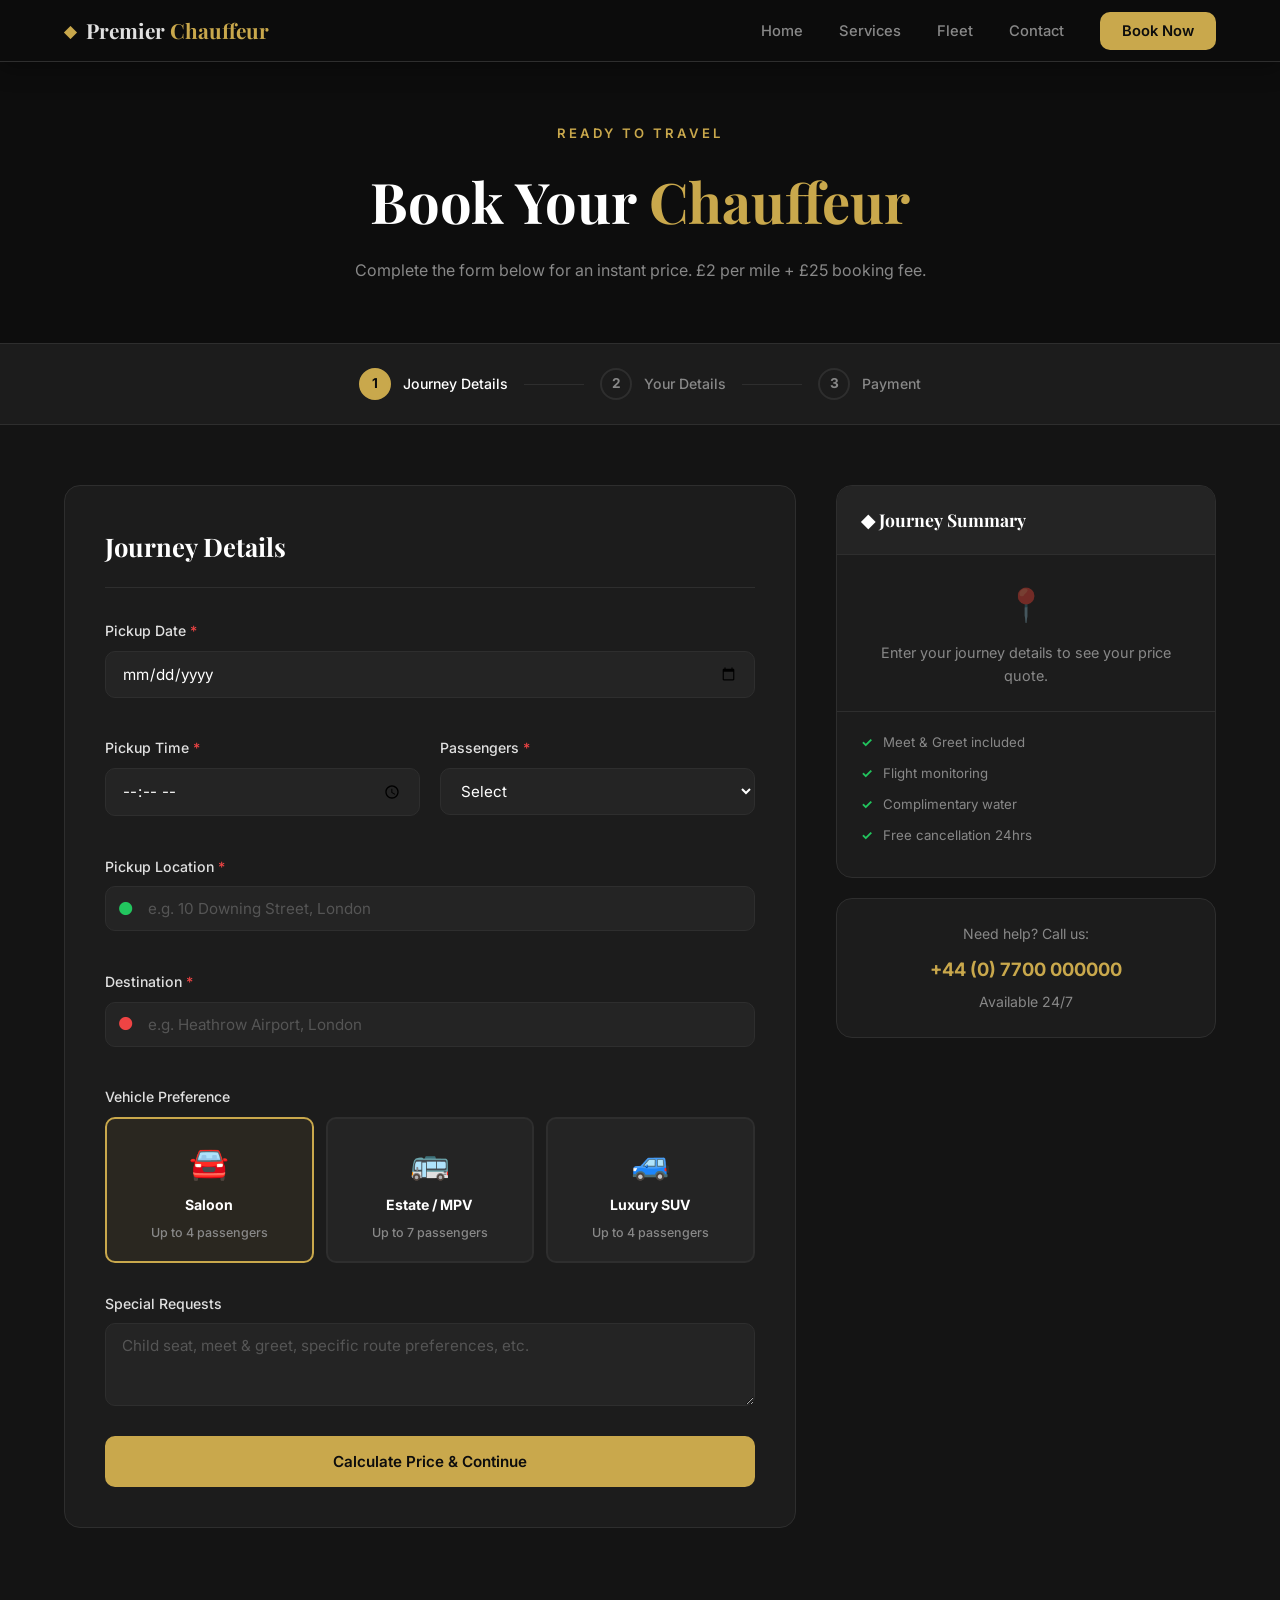
==== booking.html @ fd7d9f57 "Add full chauffeuring website with booking, pricing, and payment - index.html: landing page with her" ====
<!DOCTYPE html>
<html lang="en">
<head>
  <meta charset="UTF-8" />
  <meta name="viewport" content="width=device-width, initial-scale=1.0" />
  <title>Book a Chauffeur | Premier Chauffeur Services</title>
  <link rel="stylesheet" href="styles.css" />
  <link rel="preconnect" href="https://fonts.googleapis.com" />
  <link href="https://fonts.googleapis.com/css2?family=Playfair+Display:wght@400;600;700&family=Inter:wght@300;400;500;600&display=swap" rel="stylesheet" />
</head>
<body class="booking-page">

  <!-- Navigation -->
  <nav class="navbar scrolled">
    <div class="nav-container">
      <a href="index.html" class="logo">
        <span class="logo-icon">&#9670;</span>
        <span class="logo-text">Premier<span class="gold"> Chauffeur</span></span>
      </a>
      <ul class="nav-links">
        <li><a href="index.html">Home</a></li>
        <li><a href="index.html#services">Services</a></li>
        <li><a href="index.html#fleet">Fleet</a></li>
        <li><a href="index.html#contact">Contact</a></li>
        <li><a href="booking.html" class="nav-cta active">Book Now</a></li>
      </ul>
      <button class="hamburger" id="hamburger" aria-label="Menu">
        <span></span><span></span><span></span>
      </button>
    </div>
  </nav>

  <!-- Booking Header -->
  <div class="booking-header">
    <div class="container">
      <p class="section-sub">Ready to Travel</p>
      <h1>Book Your <span class="gold">Chauffeur</span></h1>
      <p class="booking-header-sub">Complete the form below for an instant price. £2 per mile + £25 booking fee.</p>
    </div>
  </div>

  <!-- Steps -->
  <div class="steps-bar">
    <div class="container">
      <div class="steps">
        <div class="step active" id="step-indicator-1">
          <div class="step-circle">1</div>
          <span>Journey Details</span>
        </div>
        <div class="step-line"></div>
        <div class="step" id="step-indicator-2">
          <div class="step-circle">2</div>
          <span>Your Details</span>
        </div>
        <div class="step-line"></div>
        <div class="step" id="step-indicator-3">
          <div class="step-circle">3</div>
          <span>Payment</span>
        </div>
      </div>
    </div>
  </div>

  <!-- Main Booking Area -->
  <section class="booking-section">
    <div class="container">
      <div class="booking-layout">

        <!-- Form -->
        <div class="booking-form-wrap">
          <form id="booking-form" novalidate>

            <!-- Step 1: Journey Details -->
            <div class="form-step" id="form-step-1">
              <h2 class="step-title">Journey Details</h2>

              <div class="form-group">
                <label for="pickup-date">Pickup Date <span class="required">*</span></label>
                <input type="date" id="pickup-date" name="pickup-date" required />
                <span class="field-error" id="error-pickup-date"></span>
              </div>

              <div class="form-row">
                <div class="form-group">
                  <label for="pickup-time">Pickup Time <span class="required">*</span></label>
                  <input type="time" id="pickup-time" name="pickup-time" required />
                  <span class="field-error" id="error-pickup-time"></span>
                </div>
                <div class="form-group">
                  <label for="passengers">Passengers <span class="required">*</span></label>
                  <select id="passengers" name="passengers" required>
                    <option value="">Select</option>
                    <option value="1">1 Passenger</option>
                    <option value="2">2 Passengers</option>
                    <option value="3">3 Passengers</option>
                    <option value="4">4 Passengers</option>
                    <option value="5">5 Passengers</option>
                    <option value="6">6 Passengers</option>
                    <option value="7">7 Passengers</option>
                  </select>
                  <span class="field-error" id="error-passengers"></span>
                </div>
              </div>

              <div class="form-group">
                <label for="pickup-location">Pickup Location <span class="required">*</span></label>
                <div class="input-with-icon">
                  <span class="input-icon green-dot">&#11044;</span>
                  <input type="text" id="pickup-location" name="pickup-location" placeholder="e.g. 10 Downing Street, London" required autocomplete="off" />
                </div>
                <span class="field-error" id="error-pickup-location"></span>
              </div>

              <div class="form-group">
                <label for="destination">Destination <span class="required">*</span></label>
                <div class="input-with-icon">
                  <span class="input-icon red-dot">&#11044;</span>
                  <input type="text" id="destination" name="destination" placeholder="e.g. Heathrow Airport, London" required autocomplete="off" />
                </div>
                <span class="field-error" id="error-destination"></span>
              </div>

              <div class="form-group">
                <label for="vehicle-type">Vehicle Preference</label>
                <div class="vehicle-options">
                  <label class="vehicle-option">
                    <input type="radio" name="vehicle-type" value="saloon" checked />
                    <div class="vehicle-card">
                      <div class="vehicle-emoji">&#128664;</div>
                      <strong>Saloon</strong>
                      <span>Up to 4 passengers</span>
                    </div>
                  </label>
                  <label class="vehicle-option">
                    <input type="radio" name="vehicle-type" value="estate" />
                    <div class="vehicle-card">
                      <div class="vehicle-emoji">&#128652;</div>
                      <strong>Estate / MPV</strong>
                      <span>Up to 7 passengers</span>
                    </div>
                  </label>
                  <label class="vehicle-option">
                    <input type="radio" name="vehicle-type" value="suv" />
                    <div class="vehicle-card">
                      <div class="vehicle-emoji">&#128665;</div>
                      <strong>Luxury SUV</strong>
                      <span>Up to 4 passengers</span>
                    </div>
                  </label>
                </div>
              </div>

              <div class="form-group">
                <label for="special-requests">Special Requests</label>
                <textarea id="special-requests" name="special-requests" rows="3" placeholder="Child seat, meet &amp; greet, specific route preferences, etc."></textarea>
              </div>

              <div class="distance-result" id="distance-result" style="display:none">
                <div class="distance-inner">
                  <span class="distance-label">Estimated Distance</span>
                  <span class="distance-value" id="distance-value">— miles</span>
                </div>
                <div class="distance-note">Distance is calculated as the road route between your pickup and destination.</div>
              </div>

              <button type="button" class="btn btn-primary btn-block" id="step1-next">Calculate Price &amp; Continue</button>
            </div>

            <!-- Step 2: Personal Details -->
            <div class="form-step hidden" id="form-step-2">
              <h2 class="step-title">Your Details</h2>

              <div class="form-row">
                <div class="form-group">
                  <label for="first-name">First Name <span class="required">*</span></label>
                  <input type="text" id="first-name" name="first-name" placeholder="John" required />
                  <span class="field-error" id="error-first-name"></span>
                </div>
                <div class="form-group">
                  <label for="last-name">Last Name <span class="required">*</span></label>
                  <input type="text" id="last-name" name="last-name" placeholder="Smith" required />
                  <span class="field-error" id="error-last-name"></span>
                </div>
              </div>

              <div class="form-group">
                <label for="email">Email Address <span class="required">*</span></label>
                <input type="email" id="email" name="email" placeholder="john.smith@example.com" required />
                <span class="field-error" id="error-email"></span>
              </div>

              <div class="form-group">
                <label for="phone">Phone Number <span class="required">*</span></label>
                <input type="tel" id="phone" name="phone" placeholder="+44 7700 000000" required />
                <span class="field-error" id="error-phone"></span>
              </div>

              <div class="form-group">
                <label for="flight-number">Flight Number <span class="optional">(if applicable)</span></label>
                <input type="text" id="flight-number" name="flight-number" placeholder="e.g. BA0247" />
              </div>

              <div class="form-group checkbox-group">
                <label class="checkbox-label">
                  <input type="checkbox" id="return-journey" name="return-journey" />
                  <span class="checkbox-custom"></span>
                  I need a return journey
                </label>
              </div>

              <div class="return-fields hidden" id="return-fields">
                <div class="form-row">
                  <div class="form-group">
                    <label for="return-date">Return Date</label>
                    <input type="date" id="return-date" name="return-date" />
                  </div>
                  <div class="form-group">
                    <label for="return-time">Return Time</label>
                    <input type="time" id="return-time" name="return-time" />
                  </div>
                </div>
              </div>

              <div class="form-group checkbox-group">
                <label class="checkbox-label">
                  <input type="checkbox" id="terms" name="terms" required />
                  <span class="checkbox-custom"></span>
                  I agree to the <a href="#" class="gold-link">Terms &amp; Conditions</a> and <a href="#" class="gold-link">Privacy Policy</a>
                </label>
                <span class="field-error" id="error-terms"></span>
              </div>

              <div class="form-nav">
                <button type="button" class="btn btn-outline" id="step2-back">&#8592; Back</button>
                <button type="button" class="btn btn-primary" id="step2-next">Continue to Payment &#8594;</button>
              </div>
            </div>

            <!-- Step 3: Payment -->
            <div class="form-step hidden" id="form-step-3">
              <h2 class="step-title">Payment Details</h2>

              <div class="payment-notice">
                <span class="payment-lock">&#128274;</span>
                Secure payment — your card details are encrypted and never stored.
              </div>

              <div class="form-group">
                <label for="card-name">Name on Card <span class="required">*</span></label>
                <input type="text" id="card-name" name="card-name" placeholder="John Smith" required />
                <span class="field-error" id="error-card-name"></span>
              </div>

              <div class="form-group">
                <label for="card-number">Card Number <span class="required">*</span></label>
                <div class="card-input-wrap">
                  <input type="text" id="card-number" name="card-number" placeholder="1234 5678 9012 3456" maxlength="19" required autocomplete="cc-number" />
                  <div class="card-icons">
                    <img src="https://upload.wikimedia.org/wikipedia/commons/thumb/2/2a/Mastercard-logo.svg/72px-Mastercard-logo.svg.png" alt="Mastercard" class="card-icon" />
                    <img src="https://upload.wikimedia.org/wikipedia/commons/thumb/5/5e/Visa_Inc._logo.svg/200px-Visa_Inc._logo.svg.png" alt="Visa" class="card-icon" />
                  </div>
                </div>
                <span class="field-error" id="error-card-number"></span>
              </div>

              <div class="form-row">
                <div class="form-group">
                  <label for="card-expiry">Expiry Date <span class="required">*</span></label>
                  <input type="text" id="card-expiry" name="card-expiry" placeholder="MM / YY" maxlength="7" required autocomplete="cc-exp" />
                  <span class="field-error" id="error-card-expiry"></span>
                </div>
                <div class="form-group">
                  <label for="card-cvv">CVV <span class="required">*</span>
                    <span class="cvv-tooltip" title="3-digit code on the back of your card">&#9432;</span>
                  </label>
                  <input type="text" id="card-cvv" name="card-cvv" placeholder="123" maxlength="4" required autocomplete="cc-csc" />
                  <span class="field-error" id="error-card-cvv"></span>
                </div>
              </div>

              <div class="form-group">
                <label for="billing-postcode">Billing Postcode <span class="required">*</span></label>
                <input type="text" id="billing-postcode" name="billing-postcode" placeholder="SW1A 2AA" required />
                <span class="field-error" id="error-billing-postcode"></span>
              </div>

              <div class="form-nav">
                <button type="button" class="btn btn-outline" id="step3-back">&#8592; Back</button>
                <button type="submit" class="btn btn-primary btn-pay" id="pay-btn">
                  <span class="pay-lock">&#128274;</span>
                  Confirm &amp; Pay <span id="pay-total"></span>
                </button>
              </div>
            </div>

          </form>
        </div>

        <!-- Sidebar: Price Summary -->
        <div class="booking-sidebar">
          <div class="price-summary" id="price-summary">
            <h3 class="summary-title">&#9670; Journey Summary</h3>

            <div class="summary-journey" id="summary-journey">
              <div class="journey-placeholder">
                <span>&#128205;</span>
                <p>Enter your journey details to see your price quote.</p>
              </div>
            </div>

            <div class="price-breakdown" id="price-breakdown" style="display:none">
              <div class="breakdown-row">
                <span>Distance</span>
                <span id="summary-distance">— miles</span>
              </div>
              <div class="breakdown-row">
                <span>Rate</span>
                <span>£2.00 per mile</span>
              </div>
              <div class="breakdown-row">
                <span>Mileage cost</span>
                <span id="summary-mileage">£—</span>
              </div>
              <div class="breakdown-row">
                <span>Booking fee</span>
                <span>£25.00</span>
              </div>
              <div class="breakdown-row return-row hidden" id="return-row">
                <span>Return journey</span>
                <span id="summary-return">£—</span>
              </div>
              <div class="breakdown-total">
                <span>Total</span>
                <span id="summary-total" class="gold">£—</span>
              </div>
            </div>

            <div class="summary-features">
              <div class="summary-feature"><span>&#10003;</span> Meet &amp; Greet included</div>
              <div class="summary-feature"><span>&#10003;</span> Flight monitoring</div>
              <div class="summary-feature"><span>&#10003;</span> Complimentary water</div>
              <div class="summary-feature"><span>&#10003;</span> Free cancellation 24hrs</div>
            </div>
          </div>

          <div class="sidebar-contact">
            <p>Need help? Call us:</p>
            <a href="tel:+447700000000" class="sidebar-phone">+44 (0) 7700 000000</a>
            <p class="sidebar-hours">Available 24/7</p>
          </div>
        </div>

      </div>
    </div>
  </section>

  <!-- Confirmation Modal -->
  <div class="modal-overlay hidden" id="confirmation-modal">
    <div class="modal">
      <div class="modal-icon">&#10003;</div>
      <h2>Booking Confirmed!</h2>
      <p>Thank you for booking with Premier Chauffeur Services. A confirmation has been sent to <strong id="confirm-email"></strong>.</p>
      <div class="modal-ref">
        Booking reference: <strong id="confirm-ref"></strong>
      </div>
      <div class="modal-details" id="modal-details"></div>
      <p class="modal-note">Your chauffeur will contact you 24 hours before your journey. If you have any questions, please call us on <strong>+44 (0) 7700 000000</strong>.</p>
      <a href="index.html" class="btn btn-primary">Return to Home</a>
    </div>
  </div>

  <script src="booking.js"></script>
  <script>
    document.getElementById('hamburger').addEventListener('click', () => {
      document.querySelector('.nav-links').classList.toggle('open');
    });
    document.getElementById('return-journey').addEventListener('change', function () {
      document.getElementById('return-fields').classList.toggle('hidden', !this.checked);
      updatePrice();
    });
  </script>
</body>
</html>
---- styles.css ----
/* ─── Reset & Base ─────────────────────────────────────────────────────────── */
*, *::before, *::after { box-sizing: border-box; margin: 0; padding: 0; }

:root {
  --gold:        #C9A84C;
  --gold-light:  #E8C97A;
  --dark:        #0D0D0D;
  --dark-2:      #141414;
  --dark-3:      #1C1C1C;
  --dark-4:      #242424;
  --border:      #2E2E2E;
  --text:        #E0E0E0;
  --text-muted:  #888888;
  --white:       #FFFFFF;
  --green:       #22C55E;
  --red:         #EF4444;
  --radius:      10px;
  --radius-lg:   16px;
  --shadow:      0 4px 24px rgba(0,0,0,0.4);
  --transition:  0.25s ease;
}

html { scroll-behavior: smooth; }

body {
  font-family: 'Inter', sans-serif;
  background: var(--dark);
  color: var(--text);
  line-height: 1.6;
  font-size: 16px;
}

a { color: inherit; text-decoration: none; }
img { display: block; max-width: 100%; }

.container {
  max-width: 1200px;
  margin: 0 auto;
  padding: 0 24px;
}

.gold { color: var(--gold); }
.gold-link { color: var(--gold); text-decoration: underline; }
.required { color: var(--red); }
.optional { color: var(--text-muted); font-size: 0.8em; font-weight: 400; }

/* ─── Buttons ──────────────────────────────────────────────────────────────── */
.btn {
  display: inline-flex;
  align-items: center;
  justify-content: center;
  gap: 8px;
  padding: 14px 32px;
  border-radius: var(--radius);
  font-family: 'Inter', sans-serif;
  font-size: 0.95rem;
  font-weight: 600;
  cursor: pointer;
  border: 2px solid transparent;
  transition: all var(--transition);
  white-space: nowrap;
}
.btn-primary {
  background: var(--gold);
  color: var(--dark);
  border-color: var(--gold);
}
.btn-primary:hover {
  background: var(--gold-light);
  border-color: var(--gold-light);
  transform: translateY(-1px);
  box-shadow: 0 6px 20px rgba(201,168,76,0.35);
}
.btn-outline {
  background: transparent;
  color: var(--text);
  border-color: var(--border);
}
.btn-outline:hover {
  border-color: var(--gold);
  color: var(--gold);
}
.btn-sm  { padding: 10px 22px; font-size: 0.88rem; }
.btn-lg  { padding: 18px 44px; font-size: 1.05rem; }
.btn-block { width: 100%; }
.btn:disabled { opacity: 0.6; cursor: not-allowed; transform: none; }

/* ─── Navbar ───────────────────────────────────────────────────────────────── */
.navbar {
  position: fixed;
  top: 0; left: 0; right: 0;
  z-index: 1000;
  padding: 20px 0;
  transition: all var(--transition);
}
.navbar.scrolled {
  background: rgba(13,13,13,0.97);
  backdrop-filter: blur(12px);
  padding: 14px 0;
  border-bottom: 1px solid var(--border);
  box-shadow: var(--shadow);
}
.nav-container {
  max-width: 1200px;
  margin: 0 auto;
  padding: 0 24px;
  display: flex;
  align-items: center;
  justify-content: space-between;
}
.logo {
  display: flex;
  align-items: center;
  gap: 10px;
  font-family: 'Playfair Display', serif;
  font-size: 1.3rem;
  font-weight: 700;
}
.logo-icon { color: var(--gold); font-size: 1rem; }

.nav-links {
  display: flex;
  list-style: none;
  gap: 36px;
  align-items: center;
}
.nav-links a {
  font-size: 0.92rem;
  font-weight: 500;
  color: var(--text-muted);
  transition: color var(--transition);
}
.nav-links a:hover, .nav-links a.active { color: var(--white); }
.nav-cta {
  background: var(--gold) !important;
  color: var(--dark) !important;
  padding: 10px 22px;
  border-radius: var(--radius);
  font-weight: 600 !important;
}
.nav-cta:hover { background: var(--gold-light) !important; }

.hamburger {
  display: none;
  flex-direction: column;
  gap: 5px;
  background: none;
  border: none;
  cursor: pointer;
  padding: 4px;
}
.hamburger span {
  display: block;
  width: 24px; height: 2px;
  background: var(--text);
  border-radius: 2px;
  transition: var(--transition);
}

/* ─── Hero ─────────────────────────────────────────────────────────────────── */
.hero {
  position: relative;
  min-height: 100vh;
  display: flex;
  align-items: center;
  background: linear-gradient(135deg, #0a0a0a 0%, #1a1408 50%, #0a0a0a 100%);
  overflow: hidden;
}
.hero::before {
  content: '';
  position: absolute;
  inset: 0;
  background:
    radial-gradient(ellipse 80% 60% at 50% 80%, rgba(201,168,76,0.08) 0%, transparent 70%),
    radial-gradient(ellipse 40% 40% at 80% 20%, rgba(201,168,76,0.05) 0%, transparent 60%);
}
.hero-overlay {
  position: absolute;
  inset: 0;
  background: url("data:image/svg+xml,%3Csvg width='60' height='60' viewBox='0 0 60 60' xmlns='http://www.w3.org/2000/svg'%3E%3Cg fill='none' fill-rule='evenodd'%3E%3Cg fill='%23C9A84C' fill-opacity='0.03'%3E%3Cpath d='M36 34v-4h-2v4h-4v2h4v4h2v-4h4v-2h-4zm0-30V0h-2v4h-4v2h4v4h2V6h4V4h-4zM6 34v-4H4v4H0v2h4v4h2v-4h4v-2H6zM6 4V0H4v4H0v2h4v4h2V6h4V4H6z'/%3E%3C/g%3E%3C/g%3E%3C/svg%3E");
}
.hero-content {
  position: relative;
  max-width: 1200px;
  margin: 0 auto;
  padding: 120px 24px 80px;
  max-width: 700px;
  margin-left: auto;
  margin-right: auto;
  text-align: center;
}
.hero-tagline {
  display: inline-block;
  color: var(--gold);
  font-size: 0.85rem;
  font-weight: 600;
  letter-spacing: 3px;
  text-transform: uppercase;
  margin-bottom: 20px;
}
.hero-title {
  font-family: 'Playfair Display', serif;
  font-size: clamp(2.5rem, 6vw, 4.5rem);
  font-weight: 700;
  line-height: 1.1;
  color: var(--white);
  margin-bottom: 24px;
}
.hero-subtitle {
  font-size: 1.15rem;
  color: var(--text-muted);
  max-width: 520px;
  margin: 0 auto 40px;
}
.hero-buttons { display: flex; gap: 16px; justify-content: center; flex-wrap: wrap; margin-bottom: 60px; }
.hero-stats {
  display: flex;
  align-items: center;
  justify-content: center;
  gap: 32px;
  flex-wrap: wrap;
}
.stat { text-align: center; }
.stat-number { display: block; font-family: 'Playfair Display', serif; font-size: 2rem; color: var(--gold); font-weight: 700; }
.stat-label { display: block; font-size: 0.8rem; color: var(--text-muted); text-transform: uppercase; letter-spacing: 1px; }
.stat-divider { width: 1px; height: 50px; background: var(--border); }

/* ─── Price Banner ─────────────────────────────────────────────────────────── */
.price-banner {
  background: var(--dark-3);
  border-top: 1px solid var(--border);
  border-bottom: 1px solid var(--border);
  padding: 28px 24px;
}
.price-banner-inner {
  max-width: 1200px;
  margin: 0 auto;
  display: flex;
  align-items: center;
  justify-content: center;
  gap: 32px;
  flex-wrap: wrap;
}
.price-label { color: var(--text-muted); font-size: 0.9rem; }
.price-items { display: flex; align-items: center; gap: 20px; }
.price-item { text-align: center; }
.price-value { display: block; font-family: 'Playfair Display', serif; font-size: 2rem; color: var(--gold); font-weight: 700; }
.price-desc { font-size: 0.8rem; color: var(--text-muted); text-transform: uppercase; letter-spacing: 1px; }
.price-plus { color: var(--text-muted); font-size: 1.5rem; }

/* ─── Section Common ───────────────────────────────────────────────────────── */
.section-header { text-align: center; margin-bottom: 56px; }
.section-sub {
  display: inline-block;
  color: var(--gold);
  font-size: 0.82rem;
  font-weight: 600;
  letter-spacing: 3px;
  text-transform: uppercase;
  margin-bottom: 12px;
}
.section-title {
  font-family: 'Playfair Display', serif;
  font-size: clamp(1.8rem, 4vw, 2.8rem);
  font-weight: 700;
  color: var(--white);
}

/* ─── Services ─────────────────────────────────────────────────────────────── */
.services { padding: 100px 0; }
.services-grid {
  display: grid;
  grid-template-columns: repeat(auto-fit, minmax(300px, 1fr));
  gap: 24px;
}
.service-card {
  background: var(--dark-3);
  border: 1px solid var(--border);
  border-radius: var(--radius-lg);
  padding: 40px 32px;
  transition: all var(--transition);
}
.service-card:hover {
  border-color: var(--gold);
  transform: translateY(-4px);
  box-shadow: 0 12px 40px rgba(201,168,76,0.12);
}
.service-icon { font-size: 2.5rem; margin-bottom: 20px; }
.service-card h3 { font-family: 'Playfair Display', serif; font-size: 1.3rem; color: var(--white); margin-bottom: 12px; }
.service-card p { color: var(--text-muted); font-size: 0.95rem; line-height: 1.7; }

/* ─── Fleet ────────────────────────────────────────────────────────────────── */
.fleet { padding: 100px 0; background: var(--dark-2); }
.fleet-grid { display: grid; grid-template-columns: repeat(auto-fit, minmax(340px, 1fr)); gap: 28px; }
.fleet-card {
  background: var(--dark-3);
  border: 1px solid var(--border);
  border-radius: var(--radius-lg);
  overflow: hidden;
  transition: all var(--transition);
}
.fleet-card:hover { border-color: var(--gold); transform: translateY(-4px); box-shadow: 0 12px 40px rgba(201,168,76,0.1); }
.fleet-image {
  height: 200px;
  background: linear-gradient(135deg, #1a1a1a, #2a2a2a);
  position: relative;
  display: flex;
  align-items: center;
  justify-content: center;
  font-size: 5rem;
}
.fleet-mercedes::after { content: '🚘'; }
.fleet-vclass::after   { content: '🚐'; }
.fleet-range::after    { content: '🚙'; }
.fleet-info { padding: 28px; }
.fleet-info h3 { font-family: 'Playfair Display', serif; color: var(--white); font-size: 1.2rem; margin-bottom: 10px; }
.fleet-info p  { color: var(--text-muted); font-size: 0.9rem; margin-bottom: 16px; line-height: 1.6; }
.fleet-features { display: flex; gap: 10px; flex-wrap: wrap; }
.fleet-features span {
  background: var(--dark-4);
  border: 1px solid var(--border);
  padding: 5px 12px;
  border-radius: 20px;
  font-size: 0.78rem;
  color: var(--text-muted);
}

/* ─── Why Us ───────────────────────────────────────────────────────────────── */
.why-us { padding: 100px 0; }
.why-grid { display: grid; grid-template-columns: 1fr 1fr; gap: 80px; align-items: center; }
.why-desc { color: var(--text-muted); margin-bottom: 36px; line-height: 1.8; }
.why-list { list-style: none; margin-bottom: 40px; display: flex; flex-direction: column; gap: 24px; }
.why-list li { display: flex; gap: 16px; align-items: flex-start; }
.why-check {
  min-width: 28px; height: 28px;
  background: rgba(201,168,76,0.15);
  color: var(--gold);
  border-radius: 50%;
  display: flex; align-items: center; justify-content: center;
  font-size: 0.8rem;
  font-weight: 700;
  flex-shrink: 0;
  margin-top: 2px;
}
.why-list strong { display: block; color: var(--white); margin-bottom: 4px; }
.why-list p { color: var(--text-muted); font-size: 0.9rem; margin: 0; }
.why-image-wrap { position: relative; }
.why-image {
  width: 100%;
  aspect-ratio: 4/3;
  background: linear-gradient(135deg, #1a1408, #2a2010);
  border-radius: var(--radius-lg);
  display: flex;
  align-items: center;
  justify-content: center;
  font-size: 8rem;
  border: 1px solid var(--border);
}
.why-image::after { content: '🚗'; }
.why-badge {
  position: absolute;
  bottom: -20px; left: -20px;
  background: var(--gold);
  color: var(--dark);
  padding: 20px 24px;
  border-radius: var(--radius-lg);
  text-align: center;
  box-shadow: var(--shadow);
}
.badge-number { display: block; font-family: 'Playfair Display', serif; font-size: 1.8rem; font-weight: 700; }
.badge-text   { font-size: 0.78rem; font-weight: 600; }

/* ─── Testimonials ─────────────────────────────────────────────────────────── */
.testimonials { padding: 100px 0; background: var(--dark-2); }
.testimonials-grid { display: grid; grid-template-columns: repeat(auto-fit, minmax(300px, 1fr)); gap: 24px; }
.testimonial-card {
  background: var(--dark-3);
  border: 1px solid var(--border);
  border-radius: var(--radius-lg);
  padding: 36px;
}
.stars { color: var(--gold); font-size: 1.1rem; margin-bottom: 16px; }
.testimonial-card p { color: var(--text-muted); font-size: 0.95rem; line-height: 1.7; margin-bottom: 24px; font-style: italic; }
.testimonial-author { display: flex; align-items: center; gap: 14px; }
.author-avatar {
  width: 44px; height: 44px;
  background: var(--gold);
  color: var(--dark);
  border-radius: 50%;
  display: flex; align-items: center; justify-content: center;
  font-weight: 700; font-size: 0.85rem;
  flex-shrink: 0;
}
.testimonial-author strong { display: block; color: var(--white); }
.testimonial-author span  { font-size: 0.83rem; color: var(--text-muted); }

/* ─── CTA Section ──────────────────────────────────────────────────────────── */
.cta-section {
  padding: 100px 0;
  background: linear-gradient(135deg, #12100a, #1c1608, #12100a);
  text-align: center;
}
.cta-content h2 { font-family: 'Playfair Display', serif; font-size: clamp(1.8rem, 4vw, 2.8rem); color: var(--white); margin-bottom: 16px; }
.cta-content p  { color: var(--text-muted); font-size: 1.05rem; margin-bottom: 36px; }

/* ─── Footer ───────────────────────────────────────────────────────────────── */
.footer { background: var(--dark-2); border-top: 1px solid var(--border); padding: 60px 0 0; }
.footer-grid { display: grid; grid-template-columns: 2fr 1fr 1.5fr; gap: 60px; margin-bottom: 48px; }
.footer-brand .logo { margin-bottom: 16px; }
.footer-brand p { color: var(--text-muted); font-size: 0.9rem; line-height: 1.7; }
.footer-links h4, .footer-contact h4 { color: var(--white); font-size: 0.95rem; font-weight: 600; margin-bottom: 20px; text-transform: uppercase; letter-spacing: 1px; }
.footer-links ul { list-style: none; display: flex; flex-direction: column; gap: 12px; }
.footer-links a { color: var(--text-muted); font-size: 0.9rem; transition: color var(--transition); }
.footer-links a:hover { color: var(--gold); }
.footer-contact p { color: var(--text-muted); font-size: 0.9rem; margin-bottom: 10px; }
.footer-bottom {
  border-top: 1px solid var(--border);
  padding: 20px 0;
  display: flex;
  align-items: center;
  justify-content: space-between;
  flex-wrap: wrap;
  gap: 12px;
}
.footer-bottom p { color: var(--text-muted); font-size: 0.85rem; }
.footer-legal { display: flex; gap: 24px; }
.footer-legal a { color: var(--text-muted); font-size: 0.85rem; transition: color var(--transition); }
.footer-legal a:hover { color: var(--gold); }

/* ─── Booking Page ─────────────────────────────────────────────────────────── */
.booking-page { background: var(--dark-2); }

.booking-header {
  background: var(--dark);
  border-bottom: 1px solid var(--border);
  padding: 120px 0 60px;
  text-align: center;
}
.booking-header h1 { font-family: 'Playfair Display', serif; font-size: clamp(2rem, 5vw, 3.5rem); color: var(--white); margin-bottom: 12px; }
.booking-header-sub { color: var(--text-muted); font-size: 1rem; }

/* Steps bar */
.steps-bar {
  background: var(--dark-3);
  border-bottom: 1px solid var(--border);
  padding: 24px 0;
  position: sticky;
  top: 61px;
  z-index: 100;
}
.steps { display: flex; align-items: center; justify-content: center; gap: 0; }
.step {
  display: flex;
  align-items: center;
  gap: 12px;
  color: var(--text-muted);
  font-size: 0.88rem;
  font-weight: 500;
}
.step.active { color: var(--white); }
.step.completed { color: var(--gold); }
.step-circle {
  width: 32px; height: 32px;
  border-radius: 50%;
  border: 2px solid var(--border);
  display: flex; align-items: center; justify-content: center;
  font-weight: 700;
  font-size: 0.85rem;
  transition: all var(--transition);
}
.step.active .step-circle { border-color: var(--gold); background: var(--gold); color: var(--dark); }
.step.completed .step-circle { border-color: var(--gold); background: transparent; color: var(--gold); }
.step-line { width: 60px; height: 1px; background: var(--border); margin: 0 16px; }

/* Booking layout */
.booking-section { padding: 60px 0 100px; }
.booking-layout { display: grid; grid-template-columns: 1fr 380px; gap: 40px; align-items: start; }

/* Form */
.booking-form-wrap {
  background: var(--dark-3);
  border: 1px solid var(--border);
  border-radius: var(--radius-lg);
  padding: 40px;
}
.step-title {
  font-family: 'Playfair Display', serif;
  font-size: 1.6rem;
  color: var(--white);
  margin-bottom: 32px;
  padding-bottom: 20px;
  border-bottom: 1px solid var(--border);
}
.hidden { display: none !important; }

.form-group { margin-bottom: 22px; }
.form-group label {
  display: block;
  font-size: 0.88rem;
  font-weight: 500;
  color: var(--text);
  margin-bottom: 8px;
}
.form-group input,
.form-group select,
.form-group textarea {
  width: 100%;
  background: var(--dark-4);
  border: 1.5px solid var(--border);
  color: var(--white);
  padding: 12px 16px;
  border-radius: var(--radius);
  font-family: 'Inter', sans-serif;
  font-size: 0.95rem;
  transition: border-color var(--transition);
  outline: none;
}
.form-group input::placeholder,
.form-group textarea::placeholder { color: #555; }
.form-group input:focus,
.form-group select:focus,
.form-group textarea:focus { border-color: var(--gold); }
.form-group select option { background: var(--dark-4); }
.form-group textarea { resize: vertical; }

.form-row { display: grid; grid-template-columns: 1fr 1fr; gap: 20px; }

.input-with-icon { position: relative; }
.input-with-icon input { padding-left: 42px; }
.input-icon {
  position: absolute;
  left: 14px;
  top: 50%;
  transform: translateY(-50%);
  font-size: 0.6rem;
  pointer-events: none;
}
.green-dot { color: var(--green); }
.red-dot   { color: var(--red); }

.field-error { display: block; color: var(--red); font-size: 0.8rem; margin-top: 5px; min-height: 1em; }

/* Vehicle options */
.vehicle-options { display: grid; grid-template-columns: repeat(3, 1fr); gap: 12px; }
.vehicle-option input[type="radio"] { display: none; }
.vehicle-card {
  background: var(--dark-4);
  border: 2px solid var(--border);
  border-radius: var(--radius);
  padding: 18px 12px;
  text-align: center;
  cursor: pointer;
  transition: all var(--transition);
  display: flex;
  flex-direction: column;
  align-items: center;
  gap: 6px;
}
.vehicle-card:hover { border-color: var(--gold); }
.vehicle-option input:checked + .vehicle-card {
  border-color: var(--gold);
  background: rgba(201,168,76,0.08);
}
.vehicle-emoji { font-size: 2rem; }
.vehicle-card strong { color: var(--white); font-size: 0.88rem; }
.vehicle-card span   { color: var(--text-muted); font-size: 0.78rem; }

/* Distance result */
.distance-result {
  background: rgba(201,168,76,0.07);
  border: 1px solid rgba(201,168,76,0.3);
  border-radius: var(--radius);
  padding: 16px 20px;
  margin-bottom: 24px;
}
.distance-inner { display: flex; justify-content: space-between; align-items: center; margin-bottom: 6px; }
.distance-label { font-size: 0.88rem; color: var(--text-muted); }
.distance-value { color: var(--gold); font-weight: 600; font-size: 1.1rem; }
.distance-note  { font-size: 0.78rem; color: var(--text-muted); }

/* Checkboxes */
.checkbox-group { margin-bottom: 18px; }
.checkbox-label {
  display: flex;
  align-items: center;
  gap: 12px;
  cursor: pointer;
  font-size: 0.92rem;
  color: var(--text);
}
.checkbox-label input[type="checkbox"] { display: none; }
.checkbox-custom {
  width: 20px; height: 20px;
  border: 2px solid var(--border);
  border-radius: 5px;
  display: flex; align-items: center; justify-content: center;
  transition: all var(--transition);
  flex-shrink: 0;
}
.checkbox-label input:checked + .checkbox-custom {
  background: var(--gold);
  border-color: var(--gold);
}
.checkbox-label input:checked + .checkbox-custom::after {
  content: '✓';
  color: var(--dark);
  font-size: 0.75rem;
  font-weight: 700;
}

/* Form navigation */
.form-nav { display: flex; gap: 16px; margin-top: 8px; }
.form-nav .btn { flex: 1; }

/* Payment */
.payment-notice {
  background: rgba(34,197,94,0.1);
  border: 1px solid rgba(34,197,94,0.3);
  border-radius: var(--radius);
  padding: 12px 16px;
  font-size: 0.88rem;
  color: var(--green);
  margin-bottom: 28px;
  display: flex;
  align-items: center;
  gap: 10px;
}
.card-input-wrap { position: relative; }
.card-input-wrap input { padding-right: 90px; }
.card-icons {
  position: absolute;
  right: 12px; top: 50%;
  transform: translateY(-50%);
  display: flex; gap: 6px; align-items: center;
}
.card-icon { height: 20px; width: auto; object-fit: contain; }
.cvv-tooltip { color: var(--text-muted); cursor: help; margin-left: 4px; }
.btn-pay { gap: 10px; font-size: 1rem; }

/* ─── Sidebar ──────────────────────────────────────────────────────────────── */
.booking-sidebar { display: flex; flex-direction: column; gap: 20px; }
.price-summary {
  background: var(--dark-3);
  border: 1px solid var(--border);
  border-radius: var(--radius-lg);
  overflow: hidden;
  position: sticky;
  top: 130px;
}
.summary-title {
  background: var(--dark-4);
  border-bottom: 1px solid var(--border);
  padding: 20px 24px;
  font-family: 'Playfair Display', serif;
  font-size: 1.1rem;
  color: var(--white);
}
.summary-journey { padding: 24px; border-bottom: 1px solid var(--border); }
.journey-placeholder { text-align: center; color: var(--text-muted); font-size: 0.9rem; }
.journey-placeholder span { display: block; font-size: 2rem; margin-bottom: 10px; opacity: 0.4; }
.journey-row { display: flex; align-items: flex-start; gap: 12px; }
.journey-row + .journey-row { margin-top: 4px; }
.journey-dot { font-size: 0.6rem; margin-top: 5px; flex-shrink: 0; }
.journey-line { width: 1px; height: 20px; background: var(--border); margin-left: 5px; margin: 4px 0 4px 5px; }
.journey-label { font-size: 0.75rem; color: var(--text-muted); text-transform: uppercase; letter-spacing: 1px; }
.journey-val { font-size: 0.88rem; color: var(--white); margin-top: 2px; line-height: 1.4; }
.journey-meta { margin-top: 16px; display: flex; gap: 16px; flex-wrap: wrap; }
.journey-meta span { font-size: 0.83rem; color: var(--text-muted); }

.price-breakdown { padding: 24px; border-bottom: 1px solid var(--border); }
.breakdown-row {
  display: flex;
  justify-content: space-between;
  align-items: center;
  padding: 8px 0;
  font-size: 0.88rem;
  color: var(--text-muted);
  border-bottom: 1px solid rgba(255,255,255,0.04);
}
.breakdown-row:last-child { border-bottom: none; }
.breakdown-total {
  display: flex;
  justify-content: space-between;
  align-items: center;
  padding: 16px 0 0;
  font-size: 1.05rem;
  font-weight: 700;
  color: var(--white);
  margin-top: 8px;
  border-top: 1px solid var(--border);
}
.summary-features { padding: 20px 24px; }
.summary-feature {
  display: flex;
  align-items: center;
  gap: 10px;
  font-size: 0.83rem;
  color: var(--text-muted);
  margin-bottom: 10px;
}
.summary-feature span { color: var(--green); font-weight: 700; }

.sidebar-contact {
  background: var(--dark-3);
  border: 1px solid var(--border);
  border-radius: var(--radius-lg);
  padding: 24px;
  text-align: center;
}
.sidebar-contact p { font-size: 0.88rem; color: var(--text-muted); margin-bottom: 10px; }
.sidebar-phone { display: block; color: var(--gold); font-size: 1.15rem; font-weight: 700; margin-bottom: 6px; }
.sidebar-hours { font-size: 0.78rem; color: var(--text-muted); margin: 0 !important; }

/* ─── Confirmation Modal ───────────────────────────────────────────────────── */
.modal-overlay {
  position: fixed;
  inset: 0;
  background: rgba(0,0,0,0.85);
  backdrop-filter: blur(6px);
  z-index: 2000;
  display: flex;
  align-items: center;
  justify-content: center;
  padding: 24px;
}
.modal {
  background: var(--dark-3);
  border: 1px solid var(--border);
  border-radius: var(--radius-lg);
  padding: 48px 40px;
  max-width: 520px;
  width: 100%;
  text-align: center;
  animation: modalIn 0.4s ease;
}
@keyframes modalIn {
  from { opacity: 0; transform: scale(0.92) translateY(20px); }
  to   { opacity: 1; transform: scale(1) translateY(0); }
}
.modal-icon {
  width: 72px; height: 72px;
  background: var(--green);
  color: #fff;
  border-radius: 50%;
  font-size: 2.2rem;
  display: flex; align-items: center; justify-content: center;
  margin: 0 auto 24px;
  font-weight: 700;
}
.modal h2 { font-family: 'Playfair Display', serif; font-size: 1.8rem; color: var(--white); margin-bottom: 16px; }
.modal > p { color: var(--text-muted); font-size: 0.95rem; margin-bottom: 24px; line-height: 1.7; }
.modal-ref {
  background: var(--dark-4);
  border: 1px solid var(--border);
  border-radius: var(--radius);
  padding: 12px 20px;
  font-size: 0.9rem;
  color: var(--text-muted);
  margin-bottom: 20px;
}
.modal-ref strong { color: var(--gold); }
.modal-details {
  text-align: left;
  background: var(--dark-4);
  border: 1px solid var(--border);
  border-radius: var(--radius);
  padding: 20px;
  margin-bottom: 20px;
}
.modal-detail-row {
  display: flex;
  justify-content: space-between;
  align-items: center;
  padding: 8px 0;
  border-bottom: 1px solid rgba(255,255,255,0.05);
  font-size: 0.88rem;
  gap: 16px;
}
.modal-detail-row:last-child { border-bottom: none; }
.modal-detail-row span { color: var(--text-muted); flex-shrink: 0; }
.modal-detail-row strong { color: var(--white); text-align: right; }
.modal-note { color: var(--text-muted); font-size: 0.85rem; margin-bottom: 28px; line-height: 1.6; }

/* ─── Responsive ───────────────────────────────────────────────────────────── */
@media (max-width: 1024px) {
  .why-grid { grid-template-columns: 1fr; gap: 48px; }
  .why-image-wrap { max-width: 500px; margin: 0 auto; }
  .footer-grid { grid-template-columns: 1fr 1fr; }
  .footer-brand { grid-column: 1 / -1; }
  .booking-layout { grid-template-columns: 1fr; }
  .price-summary { position: static; }
  .booking-sidebar { order: -1; }
}

@media (max-width: 768px) {
  .nav-links {
    display: none;
    position: fixed;
    top: 0; left: 0; right: 0; bottom: 0;
    background: var(--dark);
    flex-direction: column;
    justify-content: center;
    align-items: center;
    gap: 32px;
    z-index: 999;
  }
  .nav-links.open { display: flex; }
  .nav-links a { font-size: 1.2rem; }
  .hamburger { display: flex; z-index: 1001; }

  .hero-content { padding: 100px 24px 60px; }
  .hero-stats { gap: 16px; }
  .stat-divider { display: none; }

  .form-row { grid-template-columns: 1fr; }
  .vehicle-options { grid-template-columns: 1fr; }

  .steps { gap: 0; }
  .step span { display: none; }
  .step-line { width: 30px; margin: 0 8px; }

  .footer-grid { grid-template-columns: 1fr; gap: 36px; }

  .booking-form-wrap { padding: 28px 20px; }

  .modal { padding: 36px 24px; }

  .price-banner-inner { flex-direction: column; gap: 20px; text-align: center; }

  .services-grid, .fleet-grid, .testimonials-grid { grid-template-columns: 1fr; }
}
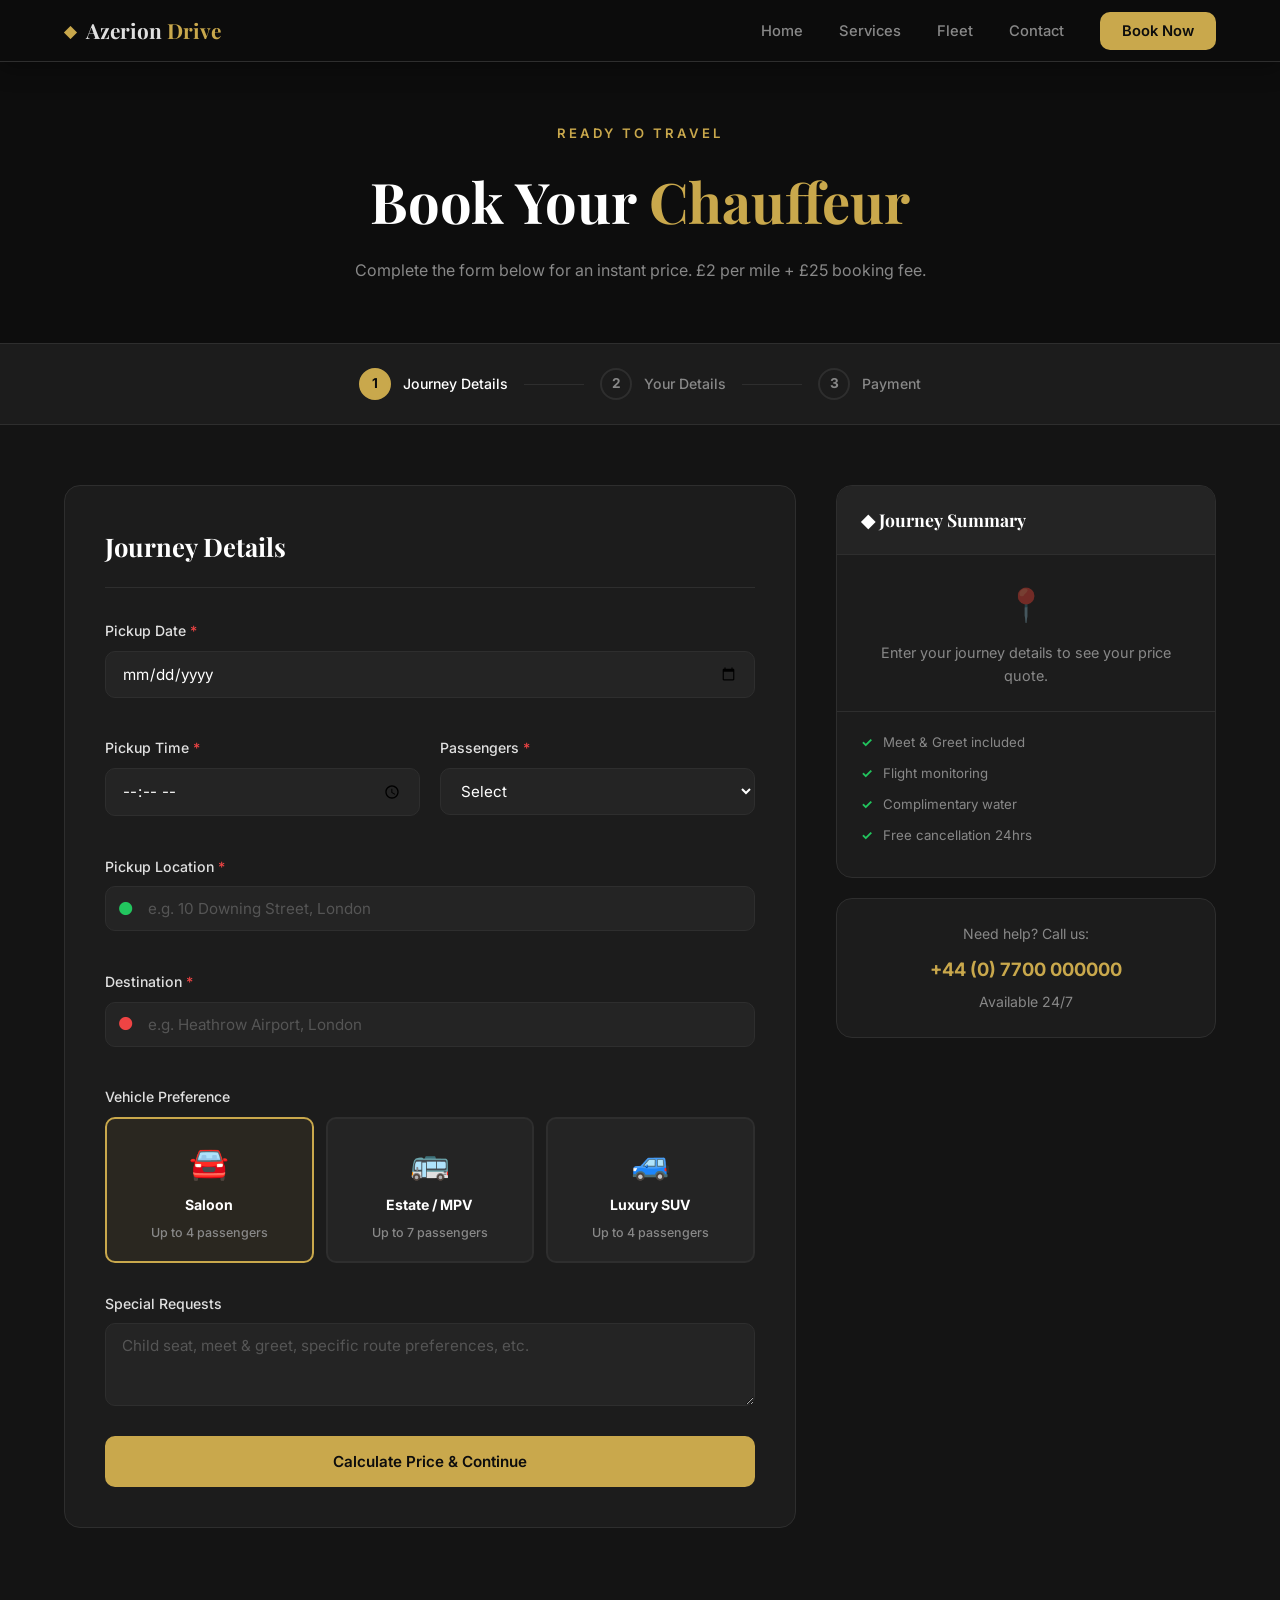
==== commit dc993186: "Rebrand to Azerion Drive https://claude.ai/code/session_01Uhr6CUEshggyWbpHLhCaFM" ====
--- a/booking.html
+++ b/booking.html
@@ -3,7 +3,7 @@
 <head>
   <meta charset="UTF-8" />
   <meta name="viewport" content="width=device-width, initial-scale=1.0" />
-  <title>Book a Chauffeur | Premier Chauffeur Services</title>
+  <title>Book a Chauffeur | Azerion Drive</title>
   <link rel="stylesheet" href="styles.css" />
   <link rel="preconnect" href="https://fonts.googleapis.com" />
   <link href="https://fonts.googleapis.com/css2?family=Playfair+Display:wght@400;600;700&family=Inter:wght@300;400;500;600&display=swap" rel="stylesheet" />
@@ -15,7 +15,7 @@
     <div class="nav-container">
       <a href="index.html" class="logo">
         <span class="logo-icon">&#9670;</span>
-        <span class="logo-text">Premier<span class="gold"> Chauffeur</span></span>
+        <span class="logo-text">Azerion<span class="gold"> Drive</span></span>
       </a>
       <ul class="nav-links">
         <li><a href="index.html">Home</a></li>
@@ -359,7 +359,7 @@
     <div class="modal">
       <div class="modal-icon">&#10003;</div>
       <h2>Booking Confirmed!</h2>
-      <p>Thank you for booking with Premier Chauffeur Services. A confirmation has been sent to <strong id="confirm-email"></strong>.</p>
+      <p>Thank you for booking with Azerion Drive. A confirmation has been sent to <strong id="confirm-email"></strong>.</p>
       <div class="modal-ref">
         Booking reference: <strong id="confirm-ref"></strong>
       </div>
